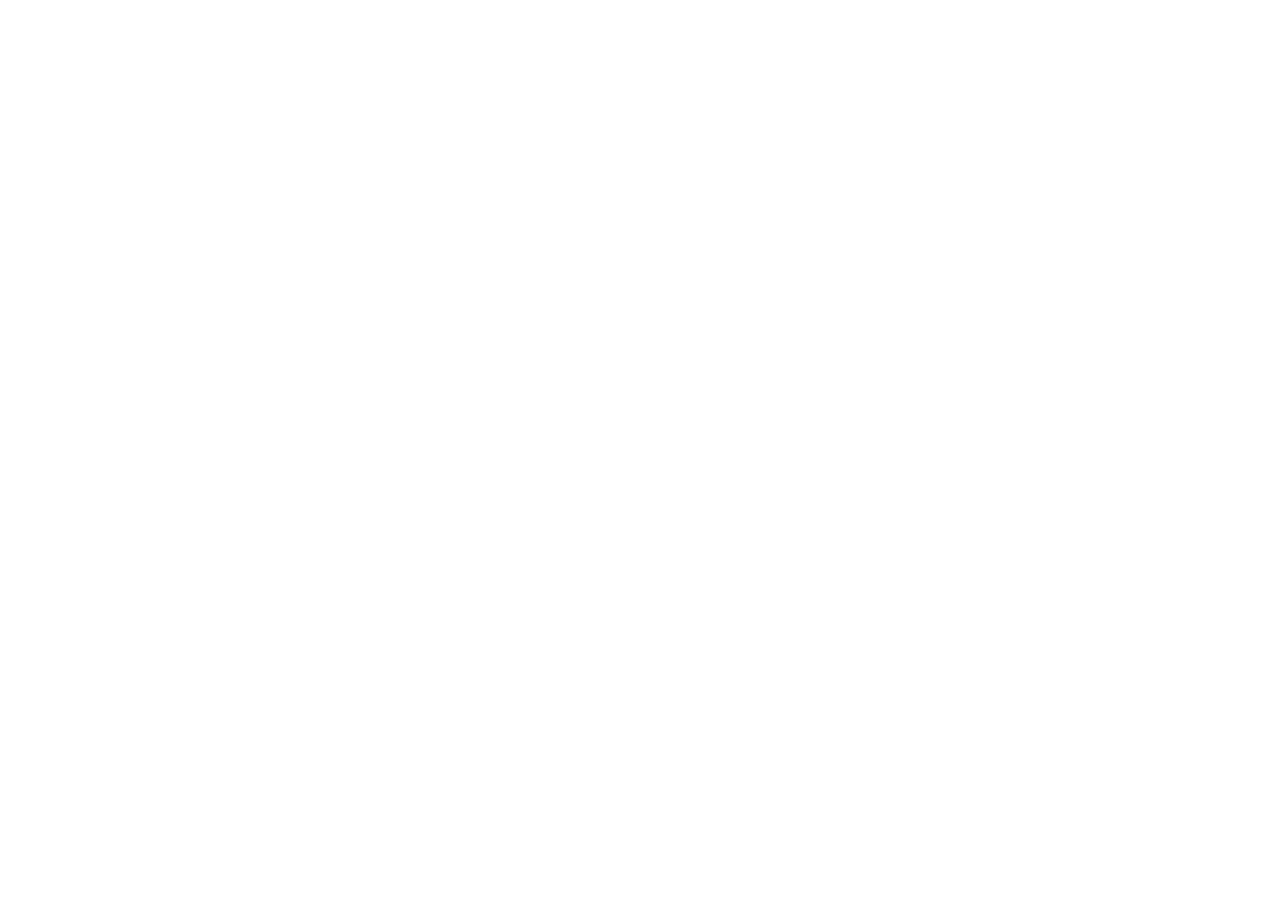
==== destination.html @ 9f34a0a9 "Add files via upload" ====
<!doctype html><html lang="en"><head><meta charset="utf-8"><meta name="viewport" content="width=device-width,initial-scale=1"><title>Destination | TapTravel</title><meta name="description" content="Destination details for TapTravel."><link rel="icon" href="assets/logo.jpeg"><link rel="preconnect" href="https://fonts.googleapis.com"><link rel="preconnect" href="https://fonts.gstatic.com" crossorigin><link href="https://fonts.googleapis.com/css2?family=Instrument+Sans:wght@400;600&family=Syne:wght@700;800&display=swap" rel="stylesheet"><link rel="stylesheet" href="css/style.css"></head><body>
<main id="dest"></main>
<script src="js/data.js"></script><script src="js/main.js"></script></body></html>
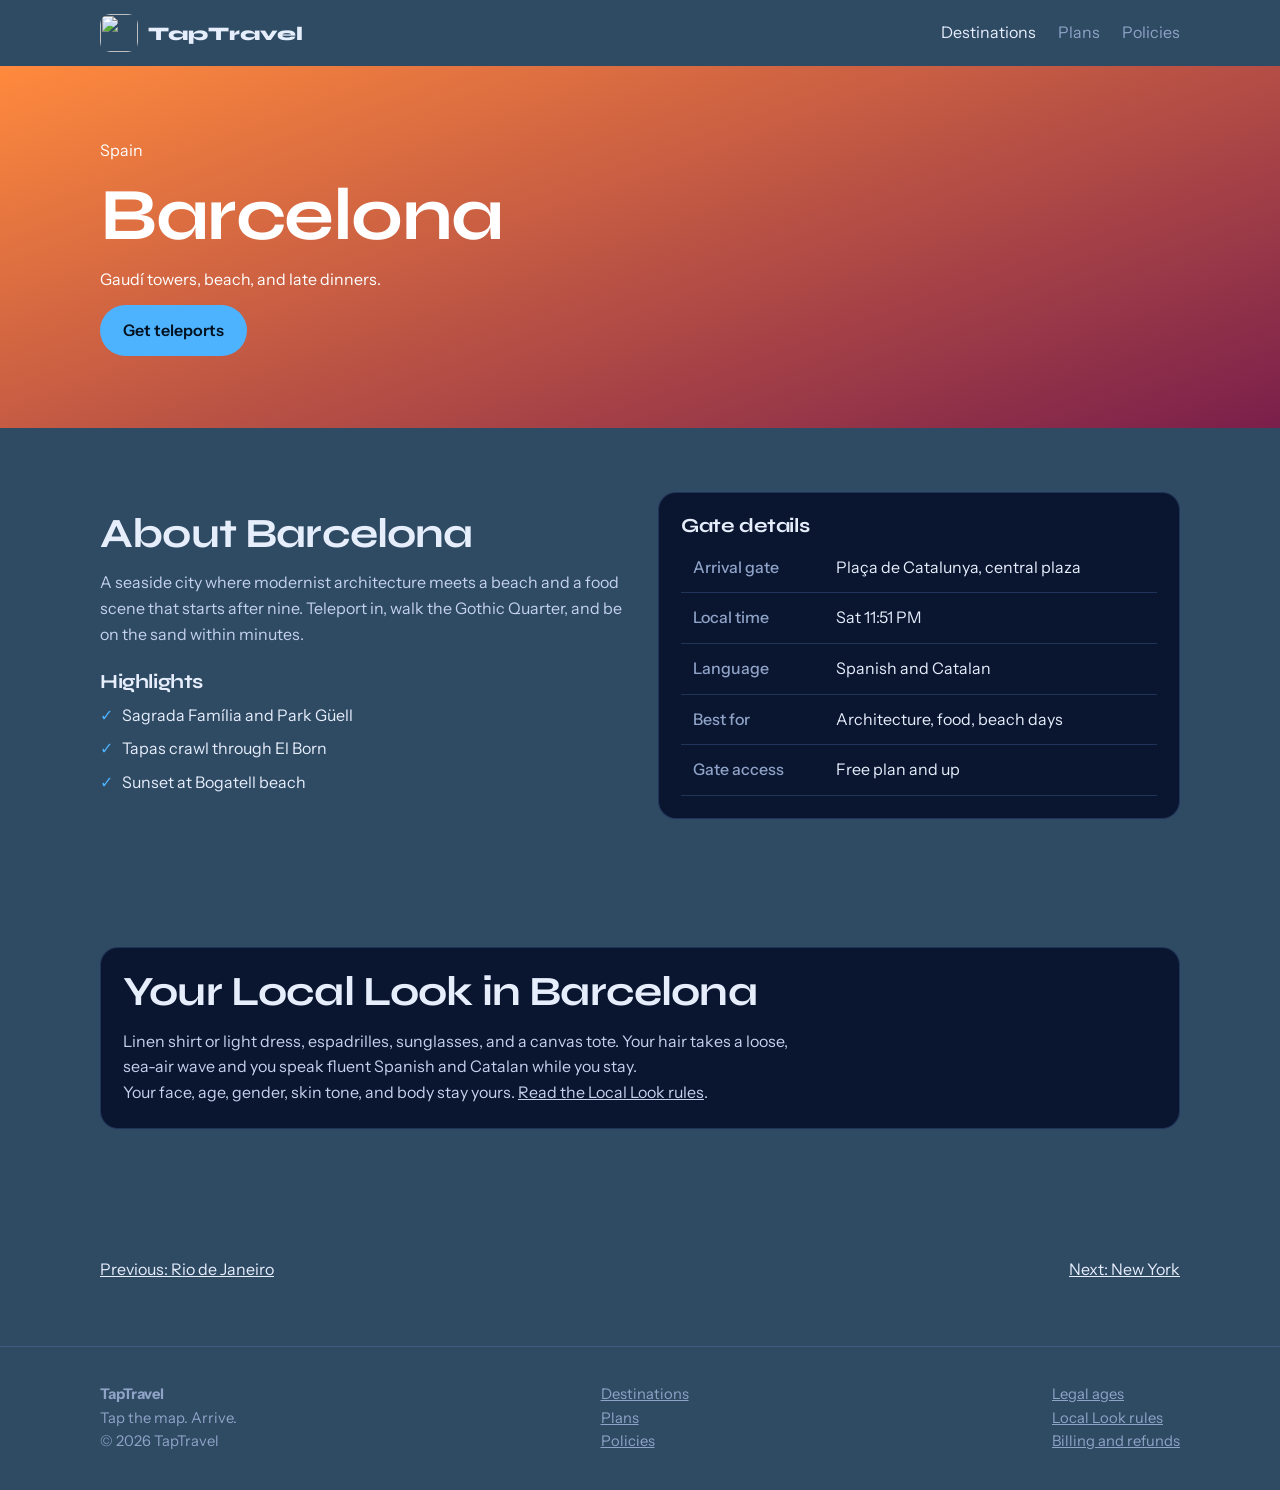
==== commit 801097c4: "Fix file paths in destination.html Updated paths for logo and script files in destination.html." ====
--- a/destination.html
+++ b/destination.html
@@ -1,3 +1,3 @@
-<!doctype html><html lang="en"><head><meta charset="utf-8"><meta name="viewport" content="width=device-width,initial-scale=1"><title>Destination | TapTravel</title><meta name="description" content="Destination details for TapTravel."><link rel="icon" href="assets/logo.jpeg"><link rel="preconnect" href="https://fonts.googleapis.com"><link rel="preconnect" href="https://fonts.gstatic.com" crossorigin><link href="https://fonts.googleapis.com/css2?family=Instrument+Sans:wght@400;600&family=Syne:wght@700;800&display=swap" rel="stylesheet"><link rel="stylesheet" href="css/style.css"></head><body>
+<!doctype html><html lang="en"><head><meta charset="utf-8"><meta name="viewport" content="width=device-width,initial-scale=1"><title>Destination | TapTravel</title><meta name="description" content="Destination details for TapTravel."><link rel="icon" href="logo.jpeg"><link rel="preconnect" href="https://fonts.googleapis.com"><link rel="preconnect" href="https://fonts.gstatic.com" crossorigin><link href="https://fonts.googleapis.com/css2?family=Instrument+Sans:wght@400;600&family=Syne:wght@700;800&display=swap" rel="stylesheet"><link rel="stylesheet" href="style.css"></head><body>
 <main id="dest"></main>
-<script src="js/data.js"></script><script src="js/main.js"></script></body></html>
+<script src="data.js"></script><script src="main.js"></script></body></html>
--- a/style.css
+++ b/style.css
@@ -0,0 +1,63 @@
+:root{--void:#040814;--deep:#0a1530;--glow:#4db3ff;--city:#f5b862;--mist:#e6eefc;--dim:#8fa3c7;--line:rgba(120,170,255,.2);--r:18px}
+*{box-sizing:border-box;margin:0}
+html{scroll-behavior:smooth}
+body{background:var(--void);color: var(--mist);font:16px/1.6 'Instrument Sans',system-ui,sans-serif; background-color:#2F4A63}
+h1,h2,h3{font-family:'Syne',system-ui,sans-serif;line-height:1.08;letter-spacing:-.02em}
+h1{font-size:clamp(2.4rem,6vw,4.6rem)}h2{font-size:clamp(1.7rem,3.6vw,2.6rem);margin-bottom:14px}h3{font-size:1.25rem;margin-bottom:6px}
+a{color:inherit}p{max-width:62ch;color:#c4d2ee}
+.wrap{max-width:1120px;margin:0 auto;padding:0 20px}
+section{padding:64px 0}
+:focus-visible{outline:2px solid var(--city);outline-offset:3px}
+.bf{background:linear-gradient(90deg,#3b1d00,#5a3200);color:#ffe2b3;text-align:center;padding:8px 12px;font-size:.92rem}.bf a{font-weight:600}
+.nav{display:flex;align-items:center;justify-content:space-between;gap:16px;padding:14px 20px;flex-wrap:wrap}
+.brand{display:flex;gap:10px;align-items:center;text-decoration:none;font:800 1.2rem Syne}
+.brand img{width:38px;height:38px;border-radius:10px}
+.nav nav{display:flex;gap:22px;flex-wrap:wrap}.nav nav a{text-decoration:none;color:var(--dim)}
+.nav nav a:hover,.nav nav a[aria-current]{color:var(--mist)}
+.btn{display:inline-block;padding:12px 22px;border-radius:999px;background:var(--glow);color:#02101f;text-decoration:none;border:1px solid transparent;cursor:pointer;font:inherit;font-weight:600}
+.btn.ghost{background:transparent;color:var(--mist);border-color:var(--line)}.btn.city{background:var(--city)}
+.btn:disabled{opacity:.4;cursor:not-allowed}
+.hero{padding:36px 0 24px;background:radial-gradient(ellipse at 50% 100%,rgba(77,179,255,.2),transparent 60%)}
+.hero p.lead{margin:14px 0 22px;font-size:1.1rem}
+.map{position:relative;aspect-ratio:8/3;width:100%;border:1px solid var(--line);border-radius:var(--r);background:rgba(10,21,48,.6);overflow:hidden;cursor:crosshair;touch-action:manipulation}
+.map canvas{position:absolute;inset:0;width:100%;height:100%}
+.pin{position:absolute;width:22px;height:22px;margin:-11px 0 0 -11px;border-radius:50%;border:2px solid #fff;background:var(--glow);box-shadow:0 0 14px var(--glow);cursor:pointer;padding:0}
+.pin[aria-pressed=true]{background:var(--city);box-shadow:0 0 0 6px rgba(245,184,98,.3),0 0 22px var(--city)}
+.pin span{position:absolute;left:50%;top:-26px;transform:translateX(-50%);font-size:.75rem;white-space:nowrap;color:var(--mist);pointer-events:none;text-shadow:0 1px 4px #000}
+.tap{position:absolute;width:26px;height:26px;margin:-13px 0 0 -13px;border:2px solid var(--glow);border-radius:50%;pointer-events:none;animation:tap .7s ease-out forwards}
+@keyframes tap{to{transform:scale(2.4);opacity:0}}
+.panel{display:flex;gap:16px;align-items:center;justify-content:space-between;flex-wrap:wrap;margin-top:14px;padding:16px 20px;border:1px solid var(--line);border-radius:var(--r);background:var(--deep)}
+.panel strong{font:700 1.3rem Syne;display:block}.panel span{color:var(--dim)}
+.warp{position:fixed;inset:0;z-index:50;display:grid;place-items:center;background:var(--void);opacity:0;pointer-events:none;transition:opacity .4s}
+.warp.on{opacity:1;pointer-events:auto}
+.warp i{position:absolute;width:40px;height:40px;border:3px solid var(--glow);border-radius:50%;box-shadow:0 0 40px var(--glow)}
+.warp.on i{animation:ring 1.2s ease-in forwards}@keyframes ring{to{transform:scale(60);opacity:0}}
+.warp p{position:relative;font:700 1.6rem Syne;color:#fff}
+@media(prefers-reduced-motion:reduce){.warp.on i,.tap{animation:none}}
+.grid{display:grid;gap:18px;grid-template-columns:repeat(auto-fill,minmax(250px,1fr))}
+.card{border:1px solid var(--line);border-radius:var(--r);padding:22px;background:var(--deep)}
+.dcard{display:flex;flex-direction:column;justify-content:flex-end;min-height:220px;border-radius:var(--r);padding:20px;text-decoration:none;background:linear-gradient(160deg,var(--a),var(--b));border:1px solid var(--line)}
+.dcard h3{font-size:1.7rem;color:#fff}.dcard p{color:#fff;opacity:.88;font-size:.95rem}
+.steps{counter-reset:s}.steps .card{counter-increment:s}.steps h3::before{content:counter(s) ". ";color:var(--city)}
+.split{display:grid;gap:36px;grid-template-columns:1fr 1fr;align-items:center}
+@media(max-width:760px){.split{grid-template-columns:1fr}}
+.split img{width:100%;max-width:380px;border-radius:28px;justify-self:center}
+.dhero{padding:72px 0;background:linear-gradient(160deg,var(--a),var(--b))}.dhero p,.dhero h1{color:#fff;margin-bottom:12px}
+.plan.feat{border-color:var(--city)}.plan .btn{margin-top:14px}
+.price{font:800 2.2rem Syne}.price small{font:400 1rem 'Instrument Sans';color:var(--dim)}
+.old{text-decoration:line-through;color:var(--dim);min-height:1.6em}
+ul.tick{list-style:none;padding:0}ul.tick li{padding:4px 0 4px 22px;position:relative}ul.tick li::before{content:"✓";position:absolute;left:0;color:var(--glow)}
+.toggle{display:inline-flex;border:1px solid var(--line);border-radius:99px;padding:4px;margin:14px 0 24px}
+.toggle button{background:none;border:0;color:var(--dim);padding:8px 18px;border-radius:99px;font:inherit;cursor:pointer}
+.toggle button[aria-pressed=true]{background:var(--glow);color:#02101f}
+.bfbox{border:1px solid var(--city);border-radius:var(--r);padding:28px;background:linear-gradient(160deg,#2a1700,var(--deep))}
+.count{display:flex;gap:12px;margin:16px 0}.count div{min-width:72px;text-align:center;padding:10px;border:1px solid var(--city);border-radius:12px;color:var(--dim);font-size:.8rem}
+.count b{display:block;font:800 1.8rem Syne;color:var(--city)}
+table{width:100%;border-collapse:collapse}th,td{text-align:left;padding:12px;border-bottom:1px solid var(--line);vertical-align:top}th{color:var(--dim);font-weight:500}.tw{overflow-x:auto}
+.doc{display:grid;grid-template-columns:190px 1fr;gap:40px}@media(max-width:760px){.doc{grid-template-columns:1fr}}
+.doc aside{position:sticky;top:20px;align-self:start}.doc aside a{display:block;padding:6px 0;color:var(--dim);text-decoration:none}
+.doc article section{padding:0 0 40px}.doc li{margin:0 0 8px 18px;color:#c4d2ee}.doc p{margin-bottom:10px}
+.note{border-left:3px solid var(--city);padding:8px 16px;background:var(--deep);margin-bottom:28px}
+details{border-bottom:1px solid var(--line);padding:14px 0}summary{cursor:pointer;font-weight:600}details p{margin-top:8px}
+footer{border-top:1px solid var(--line);padding:36px 0;color:var(--dim);font-size:.92rem}
+footer .wrap{display:flex;justify-content:space-between;gap:24px;flex-wrap:wrap}footer a{display:block;color:var(--dim)}
